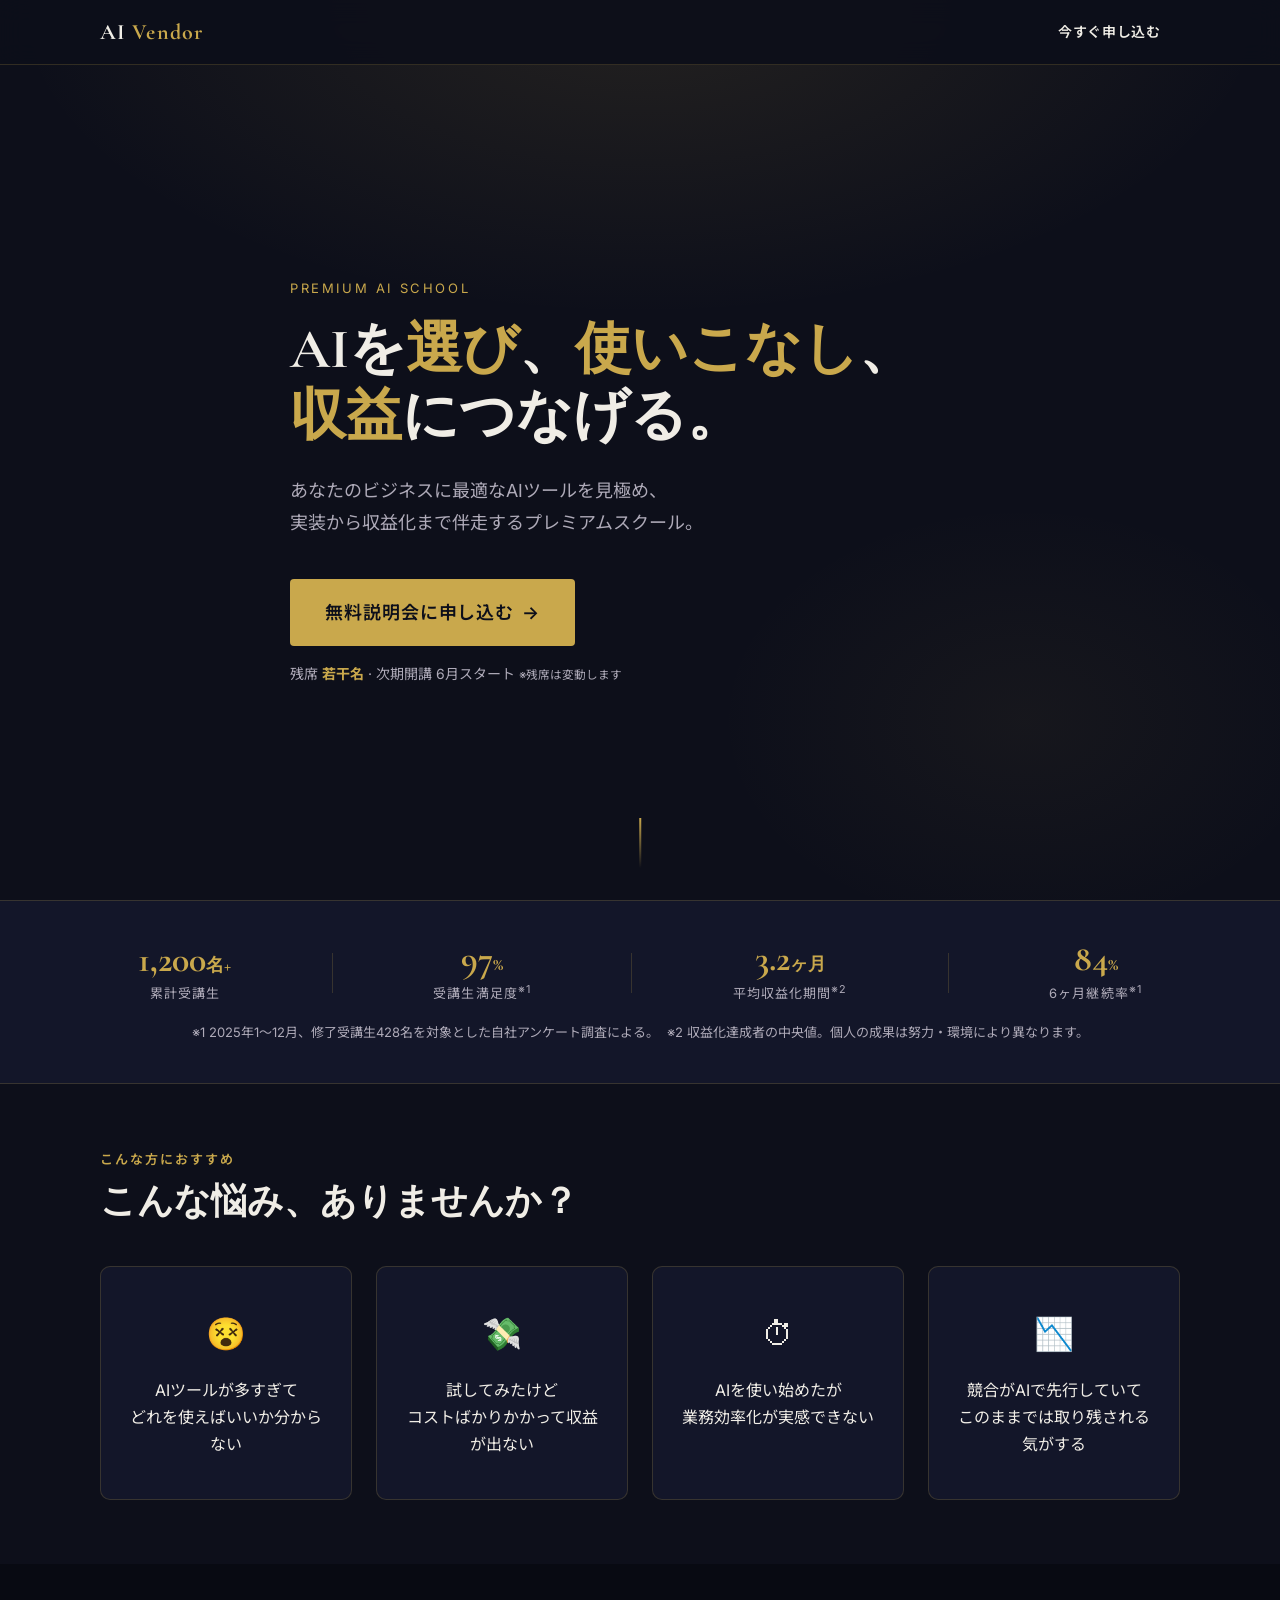
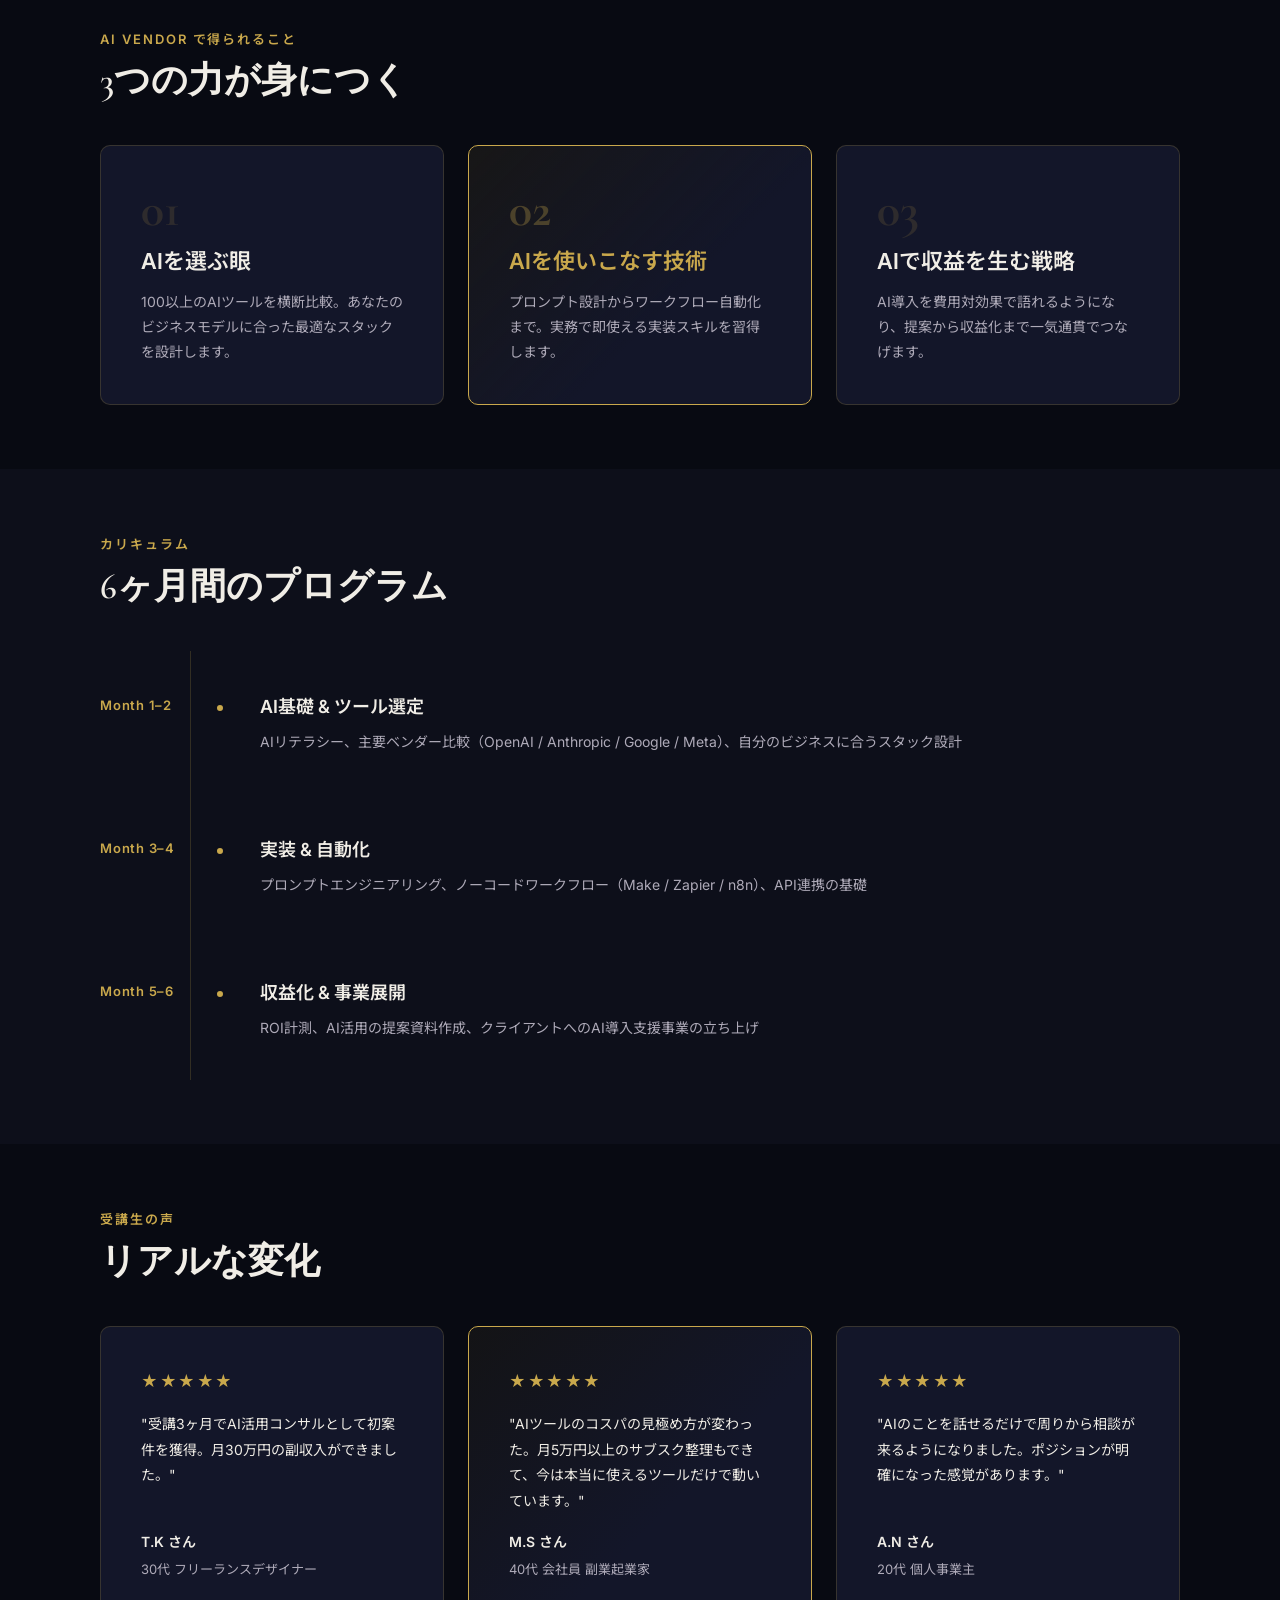
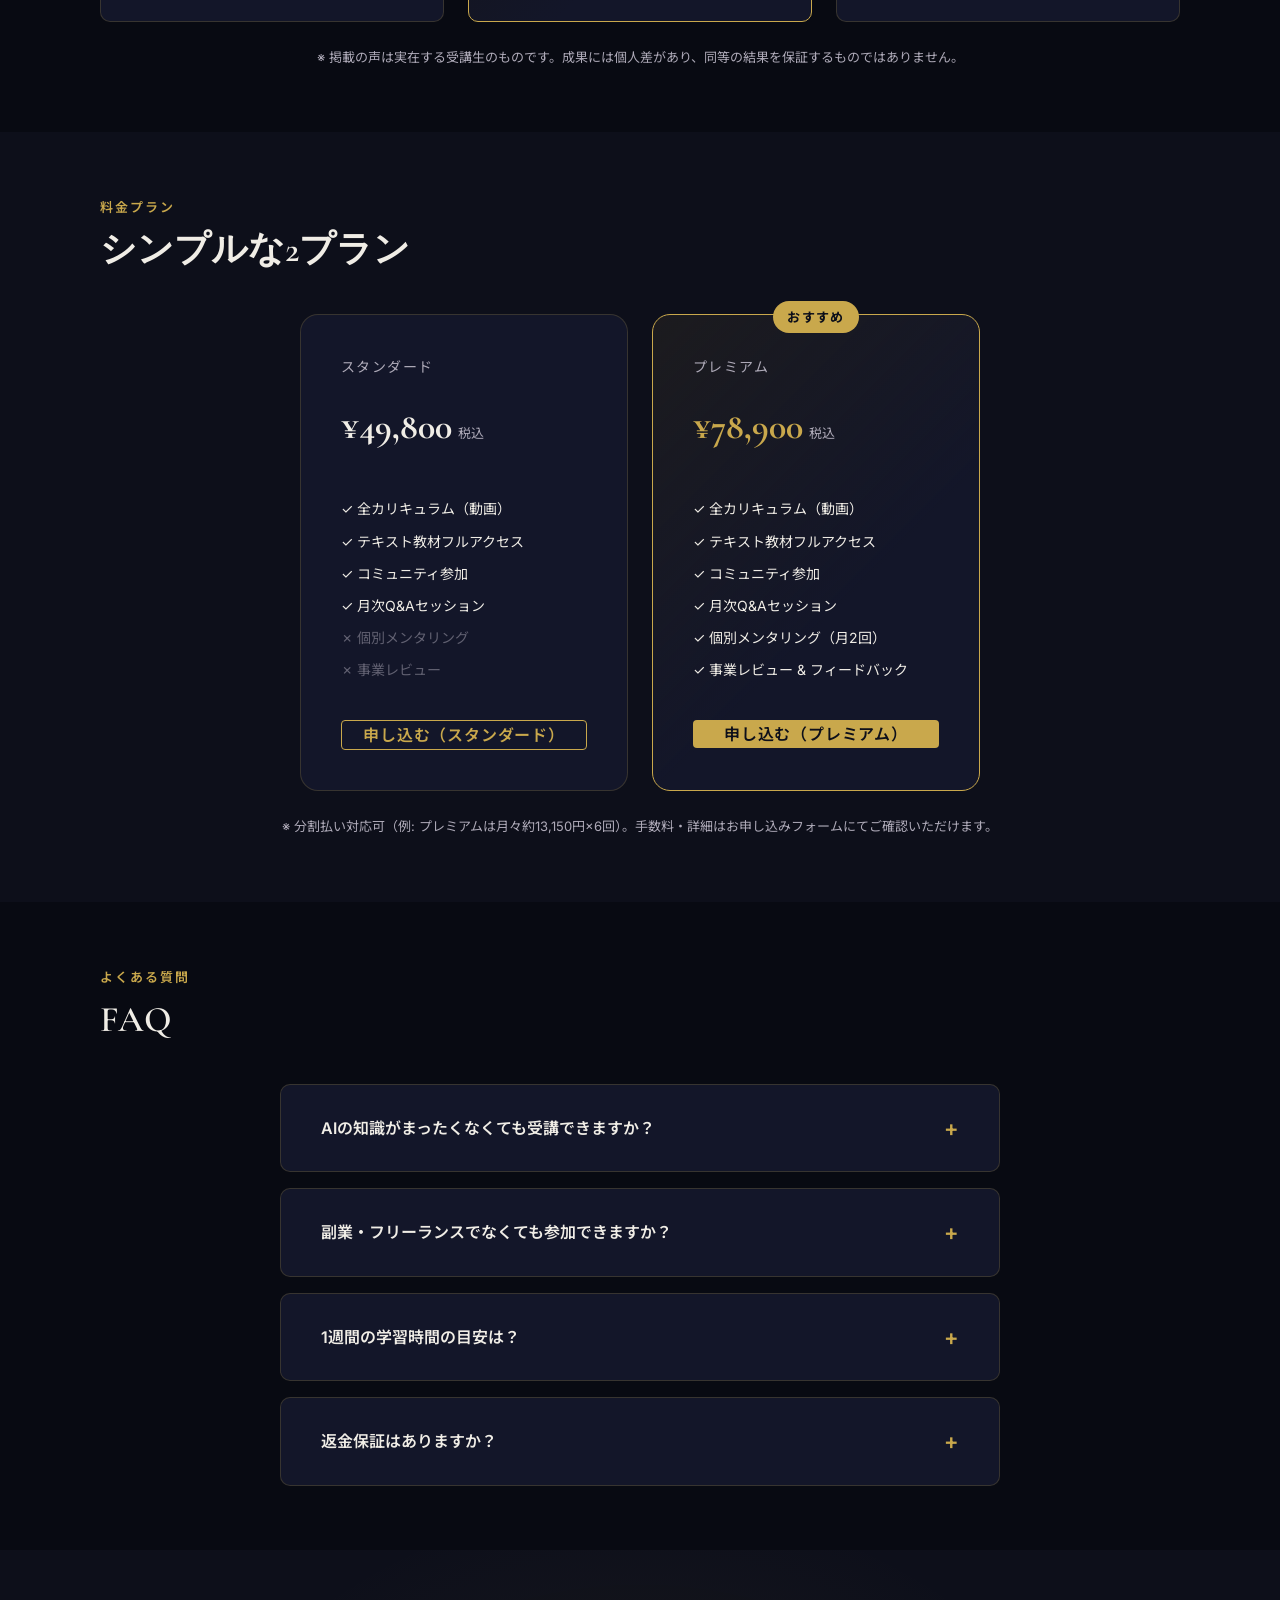
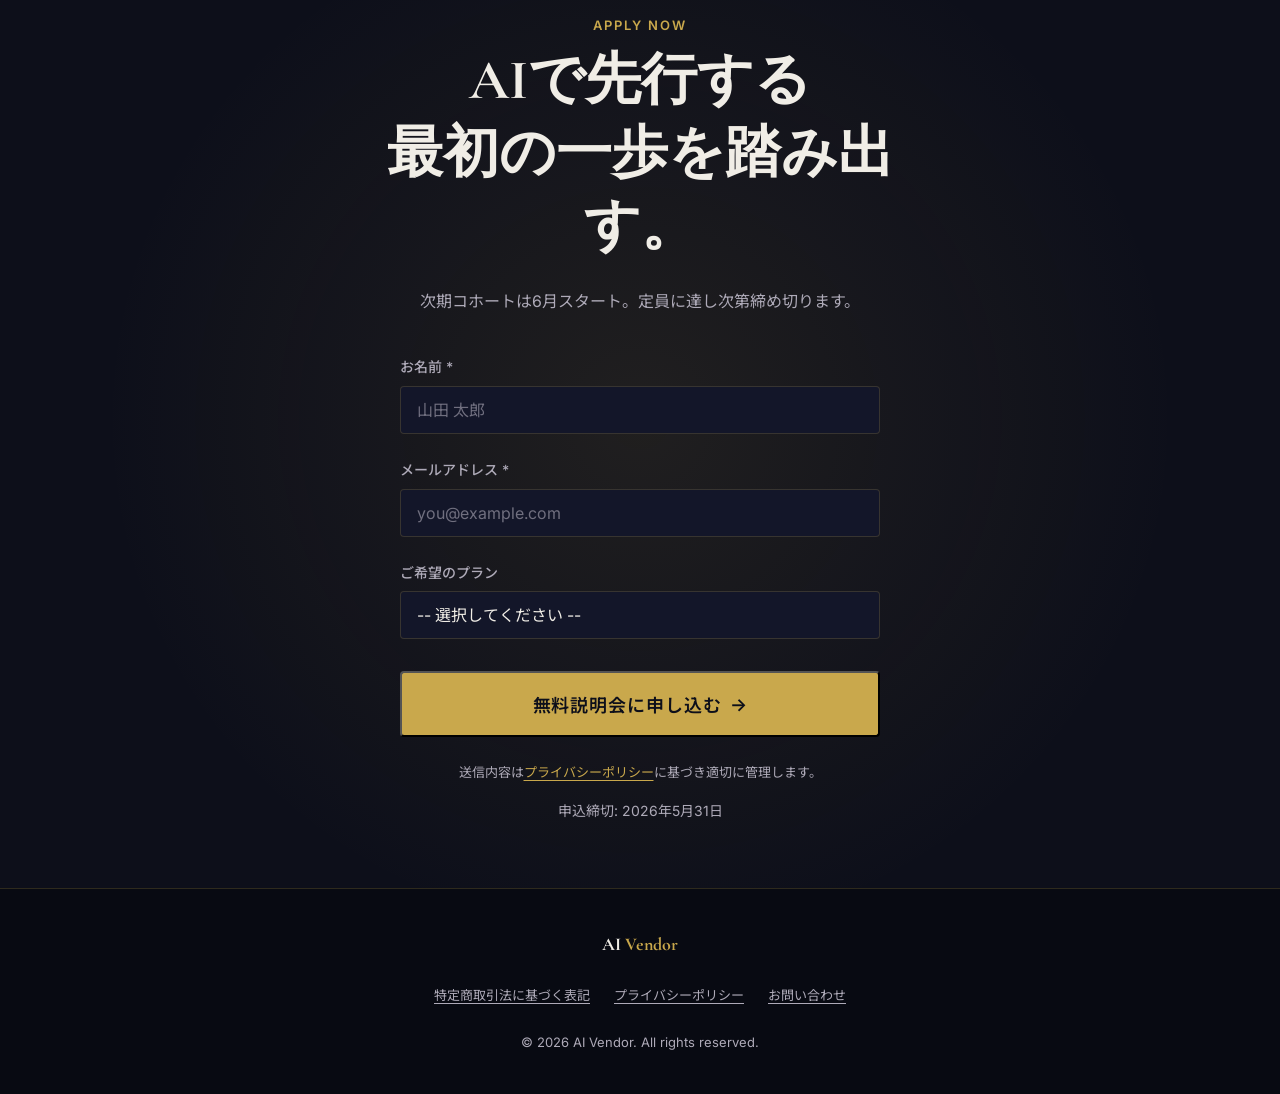
==== index.html @ 55060b83 "Initial commit: AI Vendor LP" ====
<!DOCTYPE html>
<html lang="ja">
<head>
  <meta charset="UTF-8">
  <meta name="viewport" content="width=device-width, initial-scale=1.0">
  <title>AI Vendor — AIビジネス実装スクール</title>
  <meta name="description" content="AIツールを選び、使いこなし、収益につなげる。AI Vendorは個人・フリーランス向けのプレミアムAIスクールです。">
  <meta property="og:title" content="AI Vendor — AIビジネス実装スクール">
  <meta property="og:description" content="AIツールを選び、使いこなし、収益につなげる。">
  <meta property="og:type" content="website">
  <link rel="preconnect" href="https://fonts.googleapis.com">
  <link rel="preconnect" href="https://fonts.gstatic.com" crossorigin>
  <link href="https://fonts.googleapis.com/css2?family=Cormorant+Garamond:wght@400;600;700&family=Inter:wght@300;400;500;600&family=Noto+Sans+JP:wght@300;400;500;700&display=swap" rel="stylesheet">
  <link rel="stylesheet" href="styles.css">
</head>
<body>

  <a href="#main-content" class="skip-link">コンテンツへスキップ</a>

  <!-- ナビゲーション -->
  <nav class="nav">
    <div class="nav__inner">
      <a href="#" class="nav__logo">AI <span>Vendor</span></a>
      <a href="#pricing" class="nav__cta btn btn--sm">今すぐ申し込む</a>
    </div>
  </nav>

  <main id="main-content">

  <!-- ① ヒーロー -->
  <section class="hero">
    <div class="hero__bg"></div>
    <div class="container hero__content">
      <p class="hero__label">Premium AI School</p>
      <h1 class="hero__title">
        AIを<em>選び</em>、<em>使いこなし</em>、<br>
        <em>収益</em>につなげる。
      </h1>
      <p class="hero__sub">
        あなたのビジネスに最適なAIツールを見極め、<br>
        実装から収益化まで伴走するプレミアムスクール。
      </p>
      <a href="#pricing" class="btn btn--gold btn--lg">
        無料説明会に申し込む <span class="btn__arrow">→</span>
      </a>
      <p class="hero__note">残席 <strong>若干名</strong> · 次期開講 6月スタート <small>※残席は変動します</small></p>
    </div>
    <div class="hero__scroll" aria-hidden="true">
      <span></span>
    </div>
  </section>

  <!-- ② 実績バー -->
  <section class="stats">
    <div class="container stats__inner">
      <div class="stats__item">
        <span class="stats__num">1,200<small>名+</small></span>
        <span class="stats__label">累計受講生</span>
      </div>
      <div class="stats__divider"></div>
      <div class="stats__item">
        <span class="stats__num">97<small>%</small></span>
        <span class="stats__label">受講生満足度<sup>※1</sup></span>
      </div>
      <div class="stats__divider"></div>
      <div class="stats__item">
        <span class="stats__num">3.2<small>ヶ月</small></span>
        <span class="stats__label">平均収益化期間<sup>※2</sup></span>
      </div>
      <div class="stats__divider"></div>
      <div class="stats__item">
        <span class="stats__num">84<small>%</small></span>
        <span class="stats__label">6ヶ月継続率<sup>※1</sup></span>
      </div>
    </div>
    <p class="stats__footnote">※1 2025年1〜12月、修了受講生428名を対象とした自社アンケート調査による。&nbsp; ※2 収益化達成者の中央値。個人の成果は努力・環境により異なります。</p>
  </section>

  <!-- ③ こんな方に -->
  <section class="pain section">
    <div class="container">
      <p class="section__label">こんな方におすすめ</p>
      <h2 class="section__title">こんな悩み、ありませんか？</h2>
      <div class="pain__grid">
        <div class="pain__item">
          <span class="pain__icon" role="img" aria-label="ツールが多すぎて困惑している">😵</span>
          <p>AIツールが多すぎて<br>どれを使えばいいか分からない</p>
        </div>
        <div class="pain__item">
          <span class="pain__icon" role="img" aria-label="コストがかかりお金が飛んでいく">💸</span>
          <p>試してみたけど<br>コストばかりかかって収益が出ない</p>
        </div>
        <div class="pain__item">
          <span class="pain__icon" role="img" aria-label="時間が足りない">⏱</span>
          <p>AIを使い始めたが<br>業務効率化が実感できない</p>
        </div>
        <div class="pain__item">
          <span class="pain__icon" role="img" aria-label="業績が下がっている">📉</span>
          <p>競合がAIで先行していて<br>このままでは取り残される気がする</p>
        </div>
      </div>
    </div>
  </section>

  <!-- ④ ベネフィット -->
  <section class="benefit section section--dark">
    <div class="container">
      <p class="section__label">AI Vendor で得られること</p>
      <h2 class="section__title">3つの力が身につく</h2>
      <div class="benefit__grid">
        <div class="benefit__card">
          <div class="benefit__num">01</div>
          <h3 class="benefit__title">AIを選ぶ眼</h3>
          <p class="benefit__body">100以上のAIツールを横断比較。あなたのビジネスモデルに合った最適なスタックを設計します。</p>
        </div>
        <div class="benefit__card benefit__card--accent">
          <div class="benefit__num">02</div>
          <h3 class="benefit__title">AIを使いこなす技術</h3>
          <p class="benefit__body">プロンプト設計からワークフロー自動化まで。実務で即使える実装スキルを習得します。</p>
        </div>
        <div class="benefit__card">
          <div class="benefit__num">03</div>
          <h3 class="benefit__title">AIで収益を生む戦略</h3>
          <p class="benefit__body">AI導入を費用対効果で語れるようになり、提案から収益化まで一気通貫でつなげます。</p>
        </div>
      </div>
    </div>
  </section>

  <!-- ⑤ カリキュラム -->
  <section class="curriculum section">
    <div class="container">
      <p class="section__label">カリキュラム</p>
      <h2 class="section__title">6ヶ月間のプログラム</h2>
      <div class="curriculum__timeline">
        <div class="curriculum__item">
          <div class="curriculum__month">Month 1–2</div>
          <div class="curriculum__content">
            <h3>AI基礎 & ツール選定</h3>
            <p>AIリテラシー、主要ベンダー比較（OpenAI / Anthropic / Google / Meta）、自分のビジネスに合うスタック設計</p>
          </div>
        </div>
        <div class="curriculum__item">
          <div class="curriculum__month">Month 3–4</div>
          <div class="curriculum__content">
            <h3>実装 & 自動化</h3>
            <p>プロンプトエンジニアリング、ノーコードワークフロー（Make / Zapier / n8n）、API連携の基礎</p>
          </div>
        </div>
        <div class="curriculum__item">
          <div class="curriculum__month">Month 5–6</div>
          <div class="curriculum__content">
            <h3>収益化 & 事業展開</h3>
            <p>ROI計測、AI活用の提案資料作成、クライアントへのAI導入支援事業の立ち上げ</p>
          </div>
        </div>
      </div>
    </div>
  </section>

  <!-- ⑥ 受講生の声 -->
  <section class="testimonials section section--dark">
    <div class="container">
      <p class="section__label">受講生の声</p>
      <h2 class="section__title">リアルな変化</h2>
      <div class="testimonials__grid">
        <div class="testimonials__card">
          <div class="testimonials__stars" aria-label="5点満点中5点">★★★★★</div>
          <p class="testimonials__text">"受講3ヶ月でAI活用コンサルとして初案件を獲得。月30万円の副収入ができました。"</p>
          <div class="testimonials__author">
            <span class="testimonials__name">T.K さん</span>
            <span class="testimonials__role">30代 フリーランスデザイナー</span>
          </div>
        </div>
        <div class="testimonials__card testimonials__card--featured">
          <div class="testimonials__stars" aria-label="5点満点中5点">★★★★★</div>
          <p class="testimonials__text">"AIツールのコスパの見極め方が変わった。月5万円以上のサブスク整理もできて、今は本当に使えるツールだけで動いています。"</p>
          <div class="testimonials__author">
            <span class="testimonials__name">M.S さん</span>
            <span class="testimonials__role">40代 会社員 副業起業家</span>
          </div>
        </div>
        <div class="testimonials__card">
          <div class="testimonials__stars" aria-label="5点満点中5点">★★★★★</div>
          <p class="testimonials__text">"AIのことを話せるだけで周りから相談が来るようになりました。ポジションが明確になった感覚があります。"</p>
          <div class="testimonials__author">
            <span class="testimonials__name">A.N さん</span>
            <span class="testimonials__role">20代 個人事業主</span>
          </div>
        </div>
      </div>
      <p class="testimonials__disclaimer">※ 掲載の声は実在する受講生のものです。成果には個人差があり、同等の結果を保証するものではありません。</p>
    </div>
  </section>

  <!-- ⑦ 料金 -->
  <section class="pricing section" id="pricing">
    <div class="container">
      <p class="section__label">料金プラン</p>
      <h2 class="section__title">シンプルな2プラン</h2>
      <div class="pricing__grid">
        <div class="pricing__card">
          <div class="pricing__plan">スタンダード</div>
          <div class="pricing__price">
            <span class="pricing__amount">¥49,800</span>
            <span class="pricing__tax">税込</span>
          </div>
          <ul class="pricing__features">
            <li>✓ 全カリキュラム（動画）</li>
            <li>✓ テキスト教材フルアクセス</li>
            <li>✓ コミュニティ参加</li>
            <li>✓ 月次Q&Aセッション</li>
            <li class="pricing__features--disabled">✗ 個別メンタリング</li>
            <li class="pricing__features--disabled">✗ 事業レビュー</li>
          </ul>
          <a href="#contact?plan=standard" class="btn btn--outline btn--full">申し込む（スタンダード）</a>
        </div>
        <div class="pricing__card pricing__card--featured">
          <div class="pricing__badge">おすすめ</div>
          <div class="pricing__plan">プレミアム</div>
          <div class="pricing__price">
            <span class="pricing__amount">¥78,900</span>
            <span class="pricing__tax">税込</span>
          </div>
          <ul class="pricing__features">
            <li>✓ 全カリキュラム（動画）</li>
            <li>✓ テキスト教材フルアクセス</li>
            <li>✓ コミュニティ参加</li>
            <li>✓ 月次Q&Aセッション</li>
            <li>✓ 個別メンタリング（月2回）</li>
            <li>✓ 事業レビュー & フィードバック</li>
          </ul>
          <a href="#contact?plan=premium" class="btn btn--gold btn--full">申し込む（プレミアム）</a>
        </div>
      </div>
      <p class="pricing__note">※ 分割払い対応可（例: プレミアムは月々約13,150円×6回）。手数料・詳細はお申し込みフォームにてご確認いただけます。</p>
    </div>
  </section>

  <!-- ⑧ FAQ -->
  <section class="faq section section--dark">
    <div class="container">
      <p class="section__label">よくある質問</p>
      <h2 class="section__title">FAQ</h2>
      <div class="faq__list">
        <details class="faq__item">
          <summary class="faq__q">AIの知識がまったくなくても受講できますか？</summary>
          <p class="faq__a">はい、受講生の約60%がAI未経験からスタートしています。Month 1–2でAIの基礎から丁寧にお伝えしますので、安心してお申し込みください。</p>
        </details>
        <details class="faq__item">
          <summary class="faq__q">副業・フリーランスでなくても参加できますか？</summary>
          <p class="faq__a">もちろんです。社内でのAI推進担当、社内起業、将来の独立準備など、様々な目的で受講いただいています。</p>
        </details>
        <details class="faq__item">
          <summary class="faq__q">1週間の学習時間の目安は？</summary>
          <p class="faq__a">週3〜5時間を目安にしています。動画は分割視聴可能なため、隙間時間でも進められます。</p>
        </details>
        <details class="faq__item">
          <summary class="faq__q">返金保証はありますか？</summary>
          <p class="faq__a">初回ログイン日から14日以内であれば、理由を問わず返金いたします（決済手数料を除く全額）。お申し込みフォームよりご連絡ください。</p>
        </details>
      </div>
    </div>
  </section>

  <!-- ⑨ 最終CTA & フォーム -->
  <section class="final-cta section" id="contact">
    <div class="container final-cta__inner">
      <p class="section__label">Apply Now</p>
      <h2 class="final-cta__title">AIで先行する<br>最初の一歩を踏み出す。</h2>
      <p class="final-cta__sub">次期コホートは6月スタート。定員に達し次第締め切ります。</p>

      <form class="apply-form" action="#" method="post" aria-label="無料説明会申し込みフォーム">
        <div class="apply-form__row">
          <label for="name" class="apply-form__label">お名前 <span aria-hidden="true">*</span></label>
          <input type="text" id="name" name="name" class="apply-form__input" placeholder="山田 太郎" required autocomplete="name">
        </div>
        <div class="apply-form__row">
          <label for="email" class="apply-form__label">メールアドレス <span aria-hidden="true">*</span></label>
          <input type="email" id="email" name="email" class="apply-form__input" placeholder="you@example.com" required autocomplete="email">
        </div>
        <div class="apply-form__row">
          <label for="plan" class="apply-form__label">ご希望のプラン</label>
          <select id="plan" name="plan" class="apply-form__input apply-form__select">
            <option value="">-- 選択してください --</option>
            <option value="explain">まずは無料説明会に参加したい</option>
            <option value="standard">スタンダード（¥49,800）</option>
            <option value="premium">プレミアム（¥78,900）</option>
          </select>
        </div>
        <button type="submit" class="btn btn--gold btn--lg btn--full apply-form__submit">
          無料説明会に申し込む <span class="btn__arrow" aria-hidden="true">→</span>
        </button>
        <p class="apply-form__privacy">送信内容は<a href="#">プライバシーポリシー</a>に基づき適切に管理します。</p>
      </form>

      <p class="final-cta__deadline">申込締切: 2026年5月31日</p>
    </div>
  </section>

  </main><!-- /main -->

  <!-- フッター -->
  <footer class="footer">
    <div class="container footer__inner">
      <a href="#" class="footer__logo">AI <span>Vendor</span></a>
      <nav class="footer__links">
        <a href="#">特定商取引法に基づく表記</a>
        <a href="#">プライバシーポリシー</a>
        <a href="#">お問い合わせ</a>
      </nav>
      <p class="footer__copy">© 2026 AI Vendor. All rights reserved.</p>
    </div>
  </footer>

</body>
</html>
---- styles.css ----
/* =====================================================
   AI Vendor LP — styles.css
   カラー: Deep Navy + Gold / モバイルファースト
   ===================================================== */

/* --- CSS変数 --- */
:root {
  --c-bg:       #0D0F1A;
  --c-bg-dark:  #080A12;
  --c-surface:  #131629;
  --c-gold:     #C9A84C;
  --c-gold-lt:  #E2C47A;
  --c-text:     #F0EDE6;
  --c-text-sub: #AEAAB8;
  --c-border:   rgba(201,168,76,.2);
  --c-white:    #FFFFFF;

  --ff-serif-en: 'Cormorant Garamond', Georgia, serif;
  --ff-sans:     'Inter', 'Noto Sans JP', sans-serif;

  --fs-xs:  .8125rem;
  --fs-sm:  .875rem;
  --fs-md:  1rem;
  --fs-lg:  1.125rem;
  --fs-xl:  1.375rem;
  --fs-2xl: 1.75rem;
  --fs-3xl: 2.25rem;
  --fs-4xl: clamp(2.25rem, 5vw, 3.5rem);

  --sp-xs:  .5rem;
  --sp-sm:  1rem;
  --sp-md:  1.5rem;
  --sp-lg:  2.5rem;
  --sp-xl:  4rem;
  --sp-2xl: 7rem;

  --radius-sm: 4px;
  --radius-md: 10px;
  --radius-lg: 18px;

  --transition: .25s ease;
}

/* --- スキップリンク --- */
.skip-link {
  position: absolute;
  top: -100%;
  left: 1rem;
  background: var(--c-gold);
  color: var(--c-bg);
  padding: .6rem 1.2rem;
  font-weight: 600;
  border-radius: var(--radius-sm);
  z-index: 9999;
  transition: top var(--transition);
}
.skip-link:focus { top: 1rem; }

/* --- リセット --- */
*, *::before, *::after { box-sizing: border-box; margin: 0; padding: 0; }
html { scroll-behavior: smooth; }
body {
  background: var(--c-bg);
  color: var(--c-text);
  font-family: var(--ff-sans);
  font-size: var(--fs-md);
  line-height: 1.75;
  -webkit-font-smoothing: antialiased;
}
img { max-width: 100%; display: block; }
a { color: inherit; text-decoration: none; }
ul { list-style: none; }

/* --- コンテナ --- */
.container {
  width: min(92%, 1080px);
  margin-inline: auto;
}

/* --- ボタン --- */
.btn {
  display: inline-flex;
  align-items: center;
  gap: .5rem;
  font-family: var(--ff-sans);
  font-weight: 600;
  letter-spacing: .05em;
  border-radius: var(--radius-sm);
  cursor: pointer;
  transition: var(--transition);
  white-space: nowrap;
}
.btn--lg {
  padding: 1.1rem 2.2rem;
  font-size: var(--fs-lg);
}
.btn--sm {
  padding: .55rem 1.2rem;
  font-size: var(--fs-sm);
  min-height: 44px;
}
.btn--full { width: 100%; justify-content: center; }
.btn--gold {
  background: var(--c-gold);
  color: var(--c-bg);
}
.btn--gold:hover { background: var(--c-gold-lt); transform: translateY(-2px); }
.btn--outline {
  border: 1.5px solid var(--c-gold);
  color: var(--c-gold);
  background: transparent;
}
.btn--outline:hover { background: var(--c-gold); color: var(--c-bg); }
.btn__arrow { transition: transform var(--transition); }
.btn:hover .btn__arrow { transform: translateX(4px); }

/* --- セクション共通 --- */
.section { padding-block: var(--sp-xl); }
.section--dark { background: var(--c-bg-dark); }
.section__label {
  font-size: var(--fs-xs);
  font-weight: 600;
  letter-spacing: .15em;
  text-transform: uppercase;
  color: var(--c-gold);
  margin-bottom: var(--sp-xs);
}
.section__title {
  font-family: var(--ff-serif-en);
  font-size: var(--fs-3xl);
  font-weight: 600;
  line-height: 1.3;
  margin-bottom: var(--sp-lg);
}

/* =====================================================
   ナビゲーション
   ===================================================== */
.nav {
  position: fixed;
  top: 0; left: 0; right: 0;
  z-index: 100;
  background: rgba(13,15,26,.92);
  backdrop-filter: blur(12px);
  border-bottom: 1px solid var(--c-border);
}
.nav__inner {
  display: flex;
  align-items: center;
  justify-content: space-between;
  height: 64px;
  width: min(92%, 1080px);
  margin-inline: auto;
}
.nav__logo {
  font-family: var(--ff-serif-en);
  font-size: var(--fs-xl);
  font-weight: 700;
  letter-spacing: .05em;
}
.nav__logo span { color: var(--c-gold); }

/* =====================================================
   ヒーロー
   ===================================================== */
.hero {
  position: relative;
  min-height: 100svh;
  display: flex;
  flex-direction: column;
  justify-content: center;
  padding-top: 64px;
  overflow: hidden;
}
.hero__bg {
  position: absolute;
  inset: 0;
  background:
    radial-gradient(ellipse 70% 50% at 50% 0%, rgba(201,168,76,.12) 0%, transparent 70%),
    radial-gradient(ellipse 40% 40% at 80% 80%, rgba(201,168,76,.05) 0%, transparent 60%);
  pointer-events: none;
}
.hero__content {
  position: relative;
  padding-block: var(--sp-xl);
  max-width: 700px;
}
.hero__label {
  font-size: var(--fs-xs);
  letter-spacing: .2em;
  text-transform: uppercase;
  color: var(--c-gold);
  margin-bottom: var(--sp-sm);
}
.hero__title {
  font-family: var(--ff-serif-en);
  font-size: var(--fs-4xl);
  font-weight: 700;
  line-height: 1.2;
  margin-bottom: var(--sp-md);
}
.hero__title em {
  font-style: normal;
  color: var(--c-gold);
}
.hero__sub {
  font-size: var(--fs-lg);
  color: var(--c-text-sub);
  line-height: 1.8;
  margin-bottom: var(--sp-lg);
}
.hero__note {
  margin-top: var(--sp-sm);
  font-size: var(--fs-sm);
  color: var(--c-text-sub);
}
.hero__note strong { color: var(--c-gold); }
.hero__scroll {
  position: absolute;
  bottom: 2rem;
  left: 50%;
  transform: translateX(-50%);
}
.hero__scroll span {
  display: block;
  width: 1.5px;
  height: 50px;
  background: linear-gradient(to bottom, var(--c-gold), transparent);
  animation: scrollLine 2s ease infinite;
}
@keyframes scrollLine {
  0%   { opacity: 1; transform: scaleY(0); transform-origin: top; }
  50%  { opacity: 1; transform: scaleY(1); transform-origin: top; }
  100% { opacity: 0; transform: scaleY(1); transform-origin: bottom; }
}

/* =====================================================
   実績バー
   ===================================================== */
.stats {
  background: var(--c-surface);
  border-block: 1px solid var(--c-border);
  padding-block: var(--sp-lg);
}
.stats__inner {
  display: flex;
  align-items: center;
  justify-content: space-around;
  gap: var(--sp-md);
  flex-wrap: wrap;
}
.stats__item {
  display: flex;
  flex-direction: column;
  align-items: center;
  gap: .25rem;
}
.stats__num {
  font-family: var(--ff-serif-en);
  font-size: var(--fs-3xl);
  font-weight: 700;
  color: var(--c-gold);
  line-height: 1;
}
.stats__num small { font-size: var(--fs-lg); }
.stats__label {
  font-size: var(--fs-xs);
  color: var(--c-text-sub);
  letter-spacing: .08em;
}
.stats__divider {
  width: 1px;
  height: 40px;
  background: var(--c-border);
}
@media (max-width: 640px) {
  .stats__divider { display: none; }
  .stats__inner { gap: var(--sp-lg); }
}

/* =====================================================
   こんな方に
   ===================================================== */
.pain__grid {
  display: grid;
  grid-template-columns: repeat(auto-fit, minmax(220px, 1fr));
  gap: var(--sp-md);
}
.pain__item {
  background: var(--c-surface);
  border: 1px solid var(--c-border);
  border-radius: var(--radius-md);
  padding: var(--sp-lg) var(--sp-md);
  text-align: center;
  line-height: 1.7;
  transition: border-color var(--transition);
}
.pain__item:hover { border-color: var(--c-gold); }
.pain__icon {
  font-size: 2rem;
  display: block;
  margin-bottom: var(--sp-sm);
}

/* =====================================================
   ベネフィット
   ===================================================== */
.benefit__grid {
  display: grid;
  grid-template-columns: repeat(auto-fit, minmax(260px, 1fr));
  gap: var(--sp-md);
}
.benefit__card {
  background: var(--c-surface);
  border: 1px solid var(--c-border);
  border-radius: var(--radius-md);
  padding: var(--sp-lg);
  position: relative;
  overflow: hidden;
  transition: transform var(--transition);
}
.benefit__card:hover { transform: translateY(-4px); }
.benefit__card--accent {
  border-color: var(--c-gold);
  background: linear-gradient(135deg, rgba(201,168,76,.08) 0%, var(--c-surface) 60%);
}
.benefit__num {
  font-family: var(--ff-serif-en);
  font-size: 3rem;
  font-weight: 700;
  color: rgba(201,168,76,.15);
  line-height: 1;
  margin-bottom: var(--sp-xs);
}
.benefit__card--accent .benefit__num { color: rgba(201,168,76,.3); }
.benefit__title {
  font-size: var(--fs-xl);
  font-weight: 600;
  margin-bottom: var(--sp-xs);
  color: var(--c-text);
}
.benefit__card--accent .benefit__title { color: var(--c-gold); }
.benefit__body {
  font-size: var(--fs-sm);
  color: var(--c-text-sub);
  line-height: 1.8;
}

/* =====================================================
   カリキュラム
   ===================================================== */
.curriculum__timeline {
  display: flex;
  flex-direction: column;
  gap: 0;
  position: relative;
  padding-left: 120px;
}
.curriculum__timeline::before {
  content: '';
  position: absolute;
  left: 90px;
  top: 0; bottom: 0;
  width: 1px;
  background: var(--c-border);
}
.curriculum__item {
  position: relative;
  padding-block: var(--sp-lg);
  padding-left: var(--sp-lg);
}
.curriculum__item::before {
  content: '';
  position: absolute;
  left: -5px;
  top: calc(var(--sp-lg) + .75rem);
  width: 10px; height: 10px;
  border-radius: 50%;
  background: var(--c-gold);
  border: 2px solid var(--c-bg);
}
.curriculum__month {
  position: absolute;
  left: -120px;
  top: calc(var(--sp-lg) + .2rem);
  font-size: var(--fs-xs);
  font-weight: 600;
  color: var(--c-gold);
  letter-spacing: .06em;
  white-space: nowrap;
}
.curriculum__content h3 {
  font-size: var(--fs-lg);
  font-weight: 600;
  margin-bottom: .4rem;
}
.curriculum__content p {
  font-size: var(--fs-sm);
  color: var(--c-text-sub);
  line-height: 1.8;
}
@media (max-width: 560px) {
  .curriculum__timeline {
    padding-left: 0;
  }
  .curriculum__timeline::before { display: none; }
  .curriculum__item { padding-left: 0; }
  .curriculum__item::before { display: none; }
  .curriculum__month {
    position: static;
    display: block;
    margin-bottom: .4rem;
  }
}

/* =====================================================
   受講生の声
   ===================================================== */
.testimonials__grid {
  display: grid;
  grid-template-columns: repeat(auto-fit, minmax(260px, 1fr));
  gap: var(--sp-md);
}
.testimonials__card {
  background: var(--c-surface);
  border: 1px solid var(--c-border);
  border-radius: var(--radius-md);
  padding: var(--sp-lg);
  display: flex;
  flex-direction: column;
  gap: var(--sp-sm);
  transition: transform var(--transition);
}
.testimonials__card:hover { transform: translateY(-3px); }
.testimonials__card--featured {
  border-color: var(--c-gold);
  background: linear-gradient(135deg, rgba(201,168,76,.06) 0%, var(--c-surface) 60%);
}
.testimonials__stars { color: var(--c-gold); letter-spacing: .1em; }
.testimonials__text {
  font-size: var(--fs-sm);
  line-height: 1.85;
  color: var(--c-text);
  flex: 1;
}
.testimonials__author {
  display: flex;
  flex-direction: column;
  gap: .2rem;
}
.testimonials__name {
  font-weight: 600;
  font-size: var(--fs-sm);
}
.testimonials__role {
  font-size: var(--fs-xs);
  color: var(--c-text-sub);
}

/* =====================================================
   料金
   ===================================================== */
.pricing__grid {
  display: grid;
  grid-template-columns: repeat(auto-fit, minmax(280px, 1fr));
  gap: var(--sp-md);
  max-width: 680px;
  margin-inline: auto;
}
.pricing__card {
  background: var(--c-surface);
  border: 1px solid var(--c-border);
  border-radius: var(--radius-lg);
  padding: var(--sp-lg);
  position: relative;
  transition: transform var(--transition);
}
.pricing__card:hover { transform: translateY(-4px); }
.pricing__card--featured {
  border-color: var(--c-gold);
  background: linear-gradient(135deg, rgba(201,168,76,.08) 0%, var(--c-surface) 60%);
}
.pricing__badge {
  position: absolute;
  top: -14px;
  left: 50%;
  transform: translateX(-50%);
  background: var(--c-gold);
  color: var(--c-bg);
  font-size: var(--fs-xs);
  font-weight: 700;
  letter-spacing: .1em;
  padding: .3rem .9rem;
  border-radius: 99px;
  white-space: nowrap;
}
.pricing__plan {
  font-size: var(--fs-sm);
  color: var(--c-text-sub);
  letter-spacing: .1em;
  text-transform: uppercase;
  margin-bottom: var(--sp-sm);
}
.pricing__price {
  display: flex;
  align-items: baseline;
  gap: .4rem;
  margin-bottom: var(--sp-lg);
}
.pricing__amount {
  font-family: var(--ff-serif-en);
  font-size: var(--fs-3xl);
  font-weight: 700;
  color: var(--c-text);
}
.pricing__card--featured .pricing__amount { color: var(--c-gold); }
.pricing__tax {
  font-size: var(--fs-xs);
  color: var(--c-text-sub);
}
.pricing__features {
  display: flex;
  flex-direction: column;
  gap: .7rem;
  margin-bottom: var(--sp-lg);
  font-size: var(--fs-sm);
}
.pricing__features li { line-height: 1.5; }
.pricing__features--disabled { color: var(--c-text-sub); opacity: .5; }
.pricing__note {
  text-align: center;
  margin-top: var(--sp-md);
  font-size: var(--fs-xs);
  color: var(--c-text-sub);
}

/* =====================================================
   FAQ
   ===================================================== */
.faq__list {
  display: flex;
  flex-direction: column;
  gap: var(--sp-sm);
  max-width: 720px;
  margin-inline: auto;
}
.faq__item {
  background: var(--c-surface);
  border: 1px solid var(--c-border);
  border-radius: var(--radius-md);
  overflow: hidden;
  transition: border-color var(--transition);
}
.faq__item[open] { border-color: var(--c-gold); }
.faq__q {
  list-style: none;
  padding: var(--sp-md) var(--sp-lg);
  font-weight: 600;
  cursor: pointer;
  display: flex;
  justify-content: space-between;
  align-items: center;
  gap: 1rem;
  font-size: var(--fs-md);
}
.faq__q::after {
  content: '+';
  font-size: var(--fs-xl);
  color: var(--c-gold);
  flex-shrink: 0;
  transition: transform var(--transition);
}
.faq__item[open] .faq__q::after {
  transform: rotate(45deg);
}
.faq__a {
  padding: 0 var(--sp-lg) var(--sp-md);
  font-size: var(--fs-sm);
  color: var(--c-text-sub);
  line-height: 1.85;
}

/* =====================================================
   最終CTA
   ===================================================== */
.final-cta {
  background:
    radial-gradient(ellipse 60% 80% at 50% 50%, rgba(201,168,76,.1) 0%, transparent 70%),
    var(--c-bg);
  text-align: center;
}
.final-cta__inner { max-width: 600px; margin-inline: auto; }
.final-cta__title {
  font-family: var(--ff-serif-en);
  font-size: var(--fs-4xl);
  font-weight: 700;
  line-height: 1.3;
  margin-bottom: var(--sp-md);
}
.final-cta__sub {
  color: var(--c-text-sub);
  margin-bottom: var(--sp-lg);
}
.final-cta__deadline {
  margin-top: var(--sp-sm);
  font-size: var(--fs-sm);
  color: var(--c-text-sub);
}
.final-cta__deadline strong { color: var(--c-gold); }

/* =====================================================
   フッター
   ===================================================== */
.footer {
  background: var(--c-bg-dark);
  border-top: 1px solid var(--c-border);
  padding-block: var(--sp-lg);
}
.footer__inner {
  display: flex;
  flex-direction: column;
  align-items: center;
  gap: var(--sp-md);
  text-align: center;
}
.footer__logo {
  font-family: var(--ff-serif-en);
  font-size: var(--fs-lg);
  font-weight: 700;
}
.footer__logo span { color: var(--c-gold); }
.footer__links {
  display: flex;
  gap: var(--sp-md);
  flex-wrap: wrap;
  justify-content: center;
}
.footer__links a {
  font-size: var(--fs-xs);
  color: var(--c-text-sub);
  text-decoration: underline;
  text-underline-offset: 3px;
}
.footer__links a:hover { color: var(--c-text); }
.footer__copy {
  font-size: var(--fs-xs);
  color: var(--c-text-sub);
}

/* =====================================================
   フットノート（stats・testimonials）
   ===================================================== */
.stats__footnote {
  width: min(92%, 1080px);
  margin: var(--sp-sm) auto 0;
  font-size: var(--fs-xs);
  color: var(--c-text-sub);
  text-align: center;
  line-height: 1.7;
}
.testimonials__disclaimer {
  margin-top: var(--sp-md);
  font-size: var(--fs-xs);
  color: var(--c-text-sub);
  text-align: center;
}

/* =====================================================
   申し込みフォーム
   ===================================================== */
.apply-form {
  width: min(100%, 480px);
  margin-inline: auto;
  display: flex;
  flex-direction: column;
  gap: var(--sp-md);
}
.apply-form__row {
  display: flex;
  flex-direction: column;
  gap: .4rem;
  text-align: left;
}
.apply-form__label {
  font-size: var(--fs-sm);
  font-weight: 500;
  color: var(--c-text-sub);
}
.apply-form__input {
  background: var(--c-surface);
  border: 1.5px solid var(--c-border);
  border-radius: var(--radius-sm);
  color: var(--c-text);
  font-family: var(--ff-sans);
  font-size: var(--fs-md);
  padding: .75rem 1rem;
  width: 100%;
  transition: border-color var(--transition);
  min-height: 48px;
}
.apply-form__input:focus {
  outline: none;
  border-color: var(--c-gold);
}
.apply-form__input::placeholder { color: var(--c-text-sub); opacity: .6; }
.apply-form__select { cursor: pointer; appearance: none; }
.apply-form__submit { margin-top: var(--sp-xs); }
.apply-form__privacy {
  font-size: var(--fs-xs);
  color: var(--c-text-sub);
  text-align: center;
}
.apply-form__privacy a {
  color: var(--c-gold);
  text-decoration: underline;
  text-underline-offset: 3px;
}

/* =====================================================
   レスポンシブ補正
   ===================================================== */
@media (max-width: 768px) {
  :root {
    --fs-3xl: 1.75rem;
  }
  .section { padding-block: 3rem; }
  .stats__divider { display: none; }
  .hero__sub br { display: none; }
}
@media (max-width: 480px) {
  .pricing__grid { grid-template-columns: 1fr; }
  .btn--lg { font-size: var(--fs-md); padding: 1rem 1.8rem; }
}
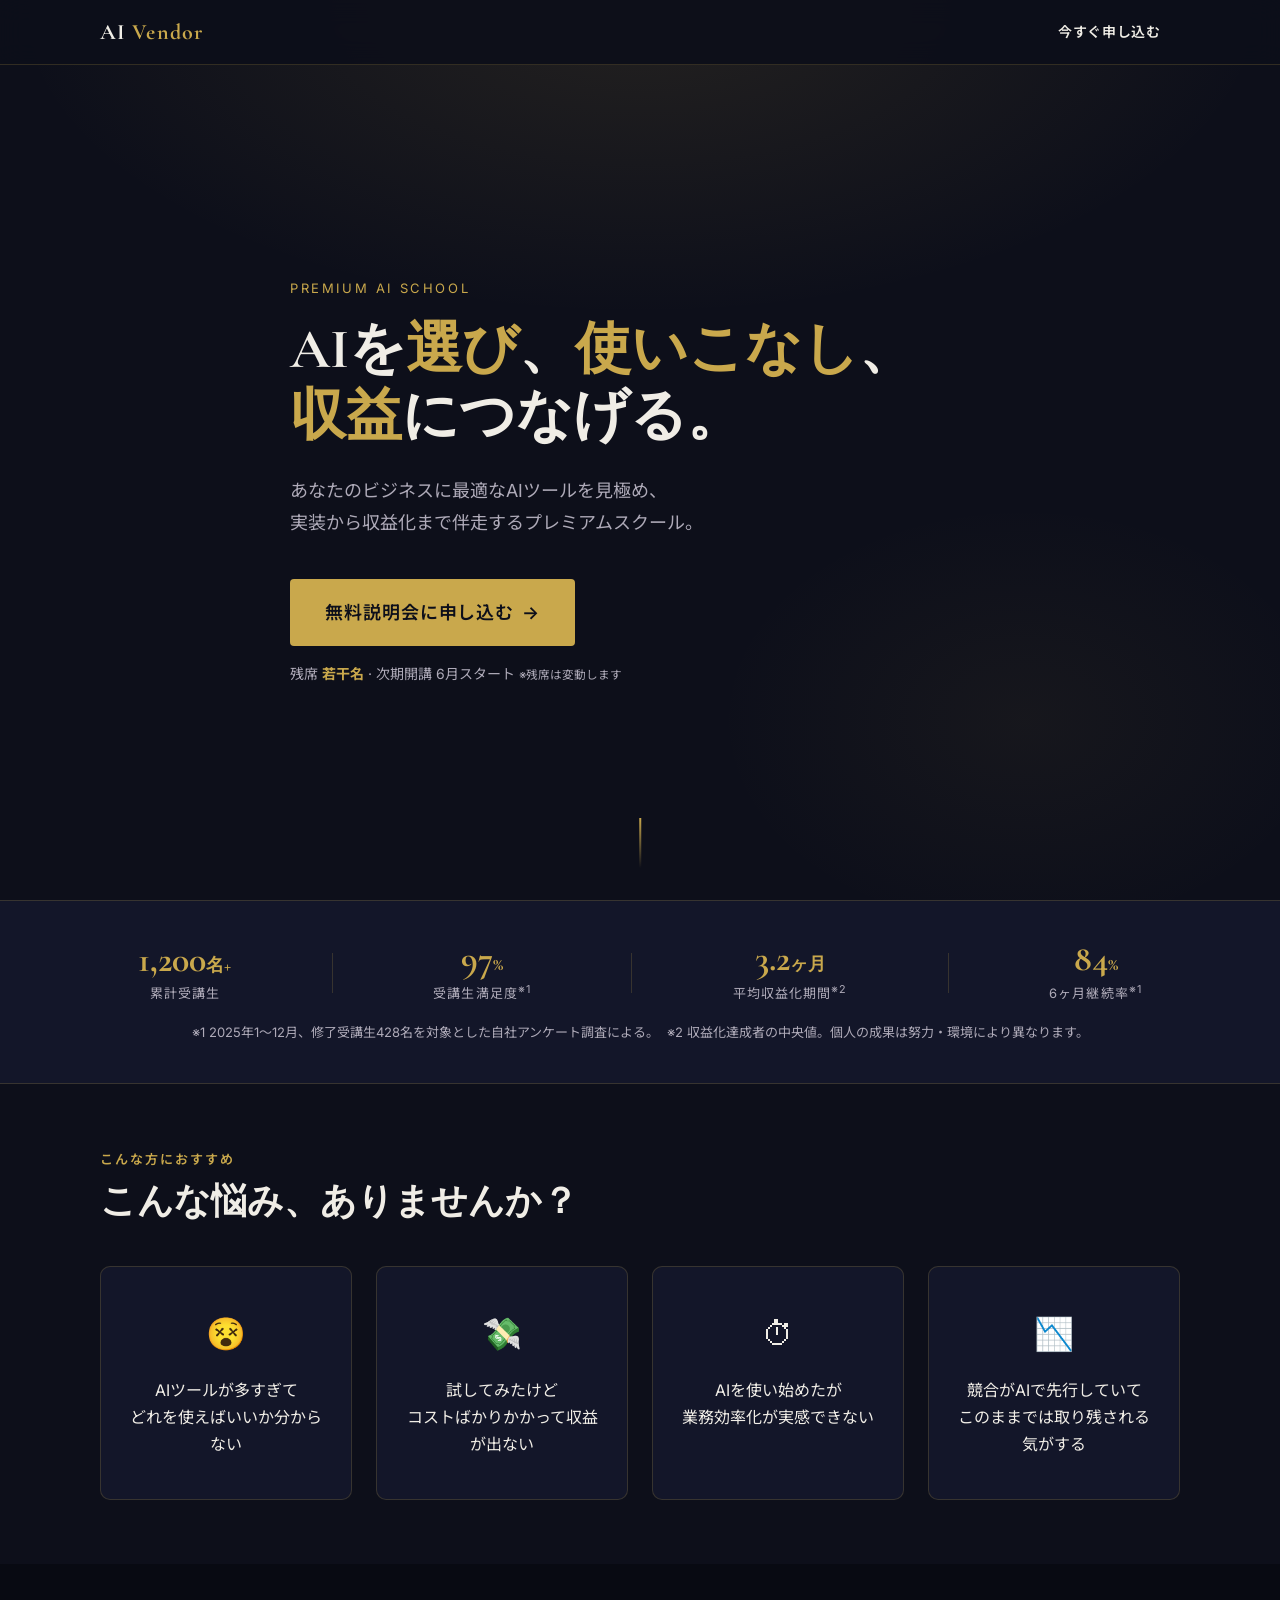
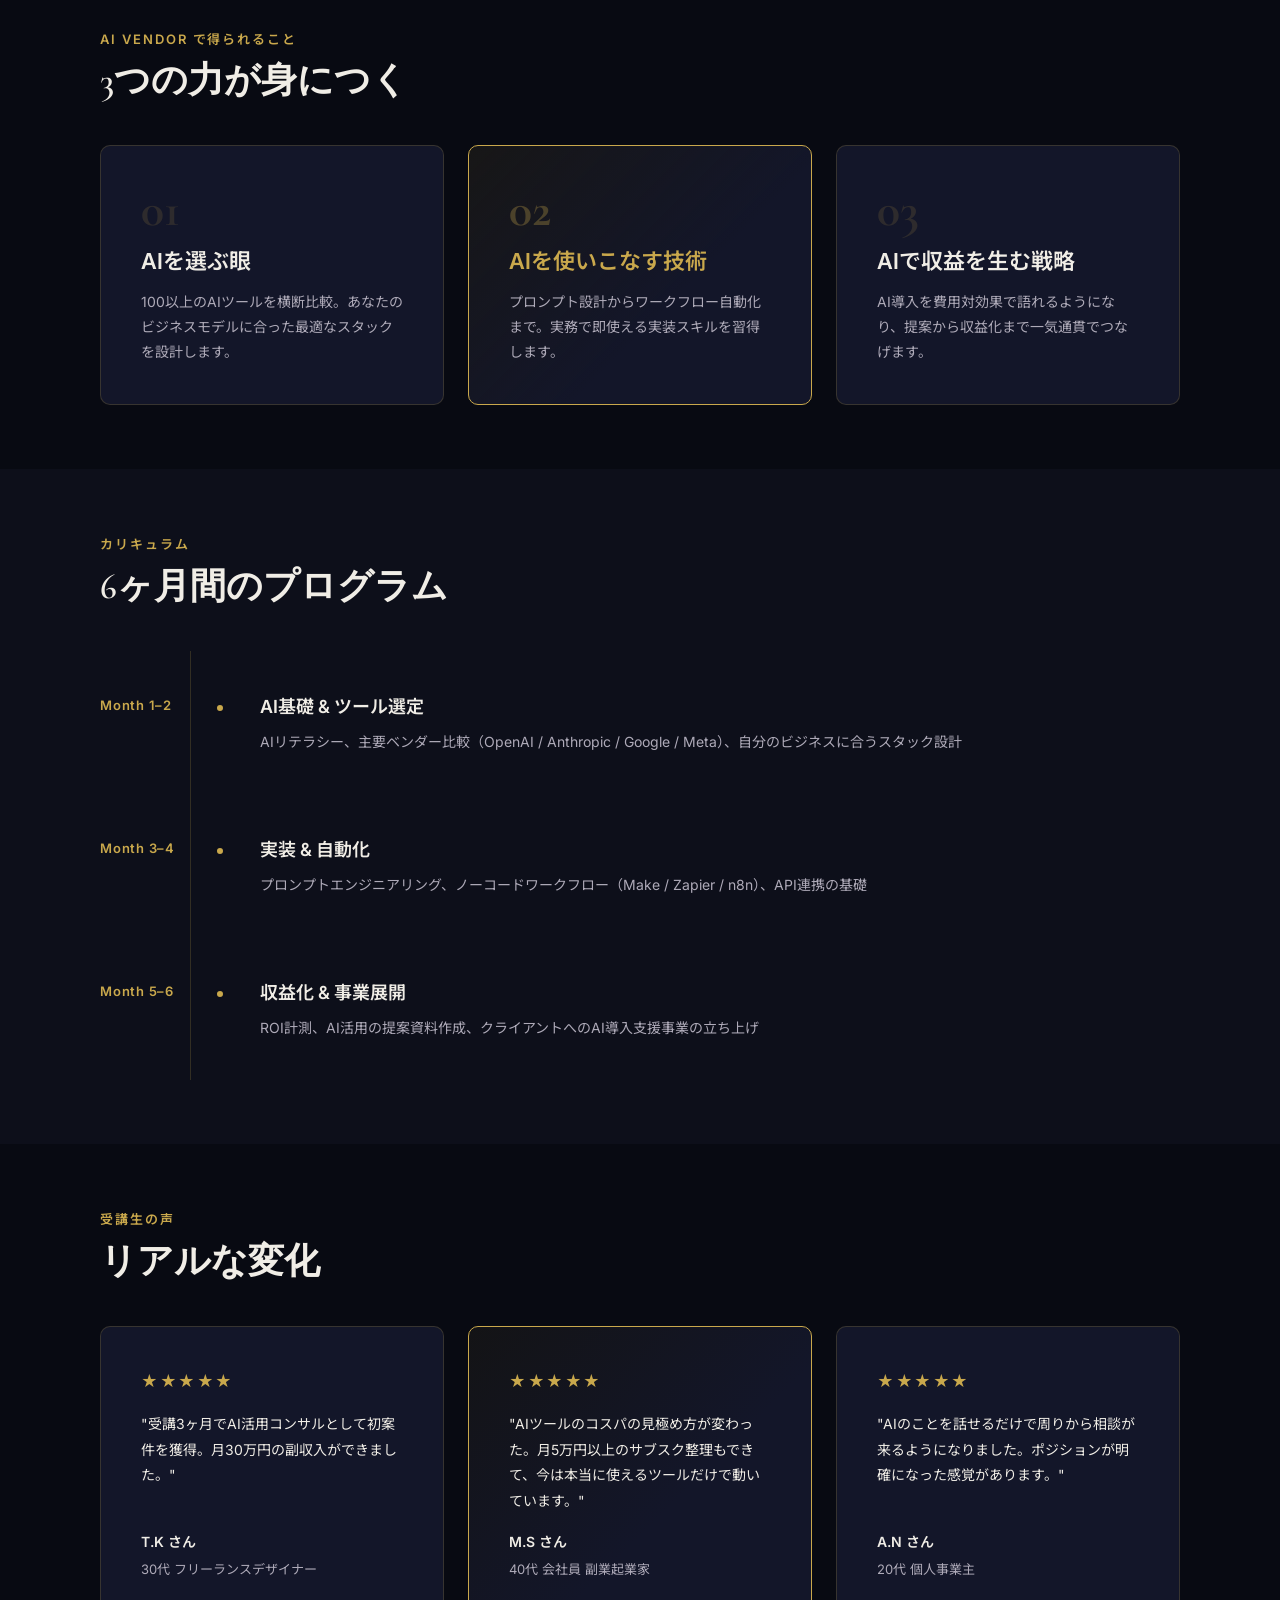
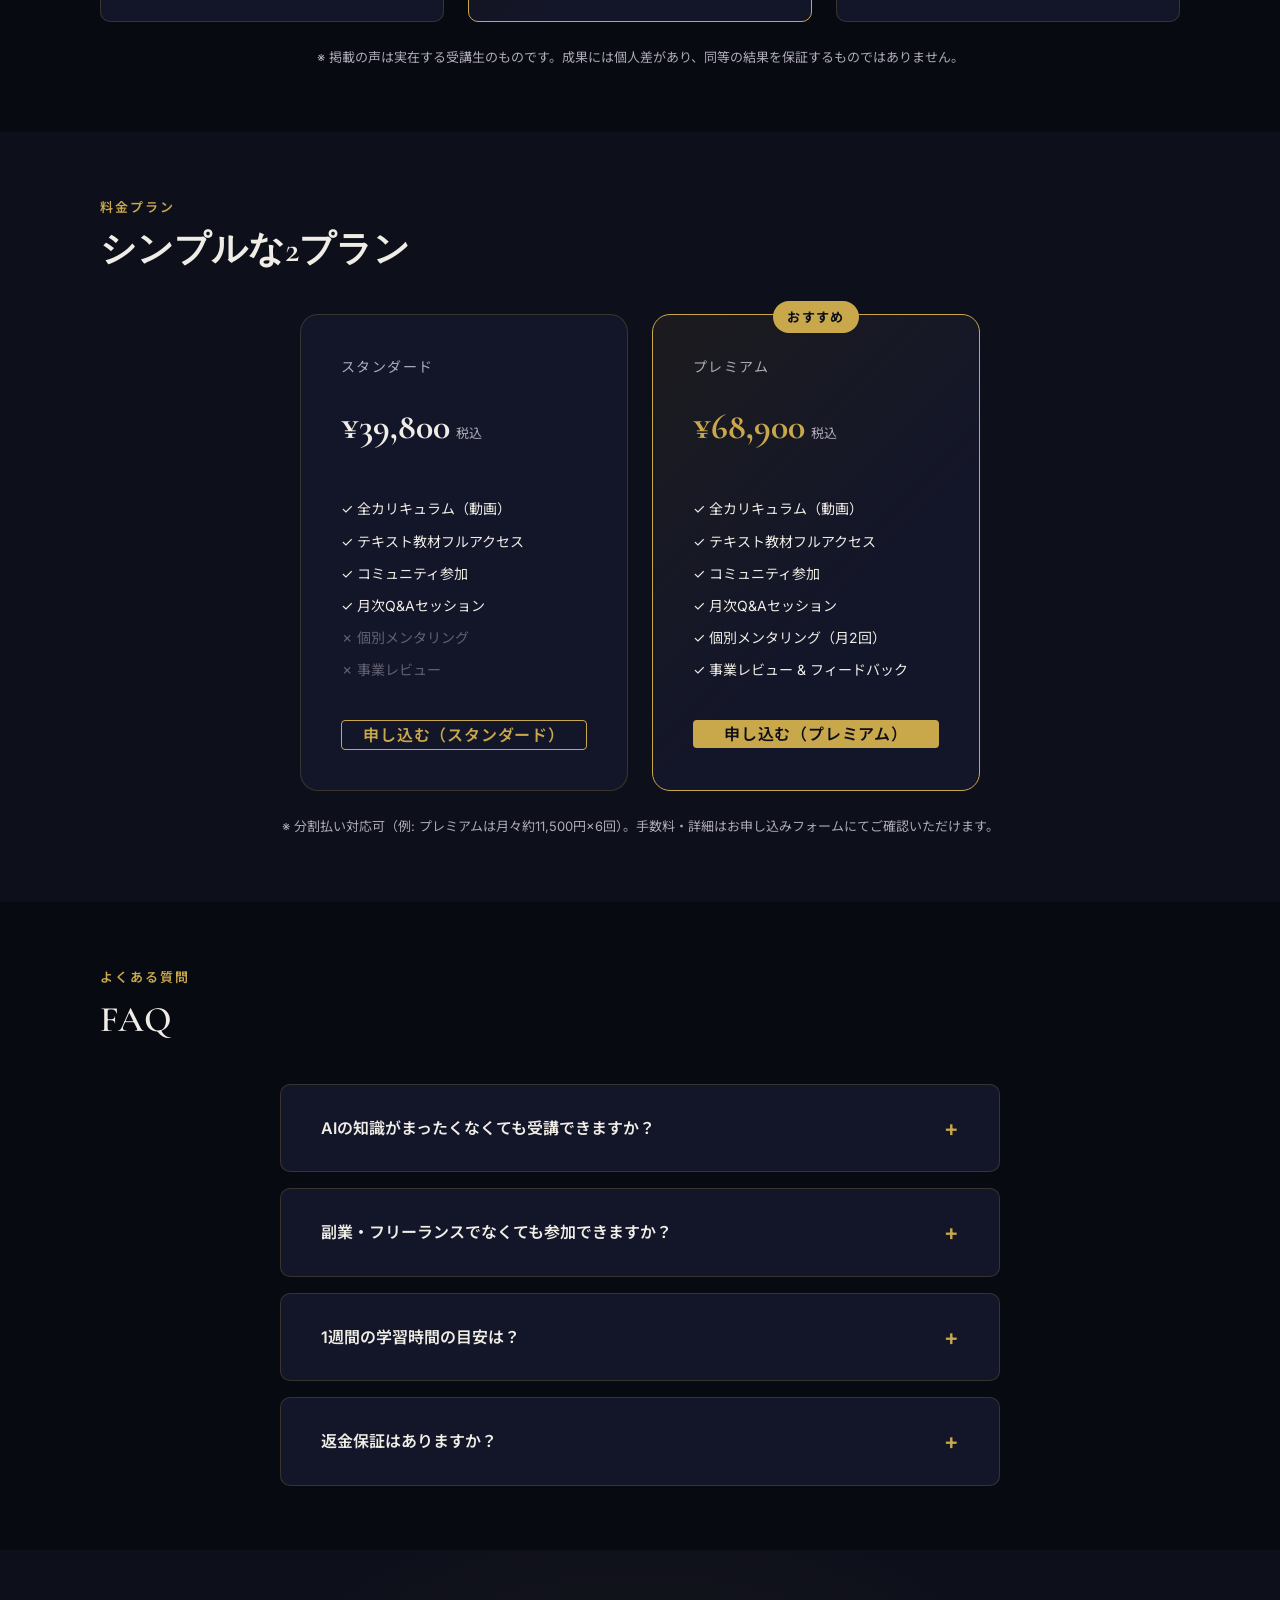
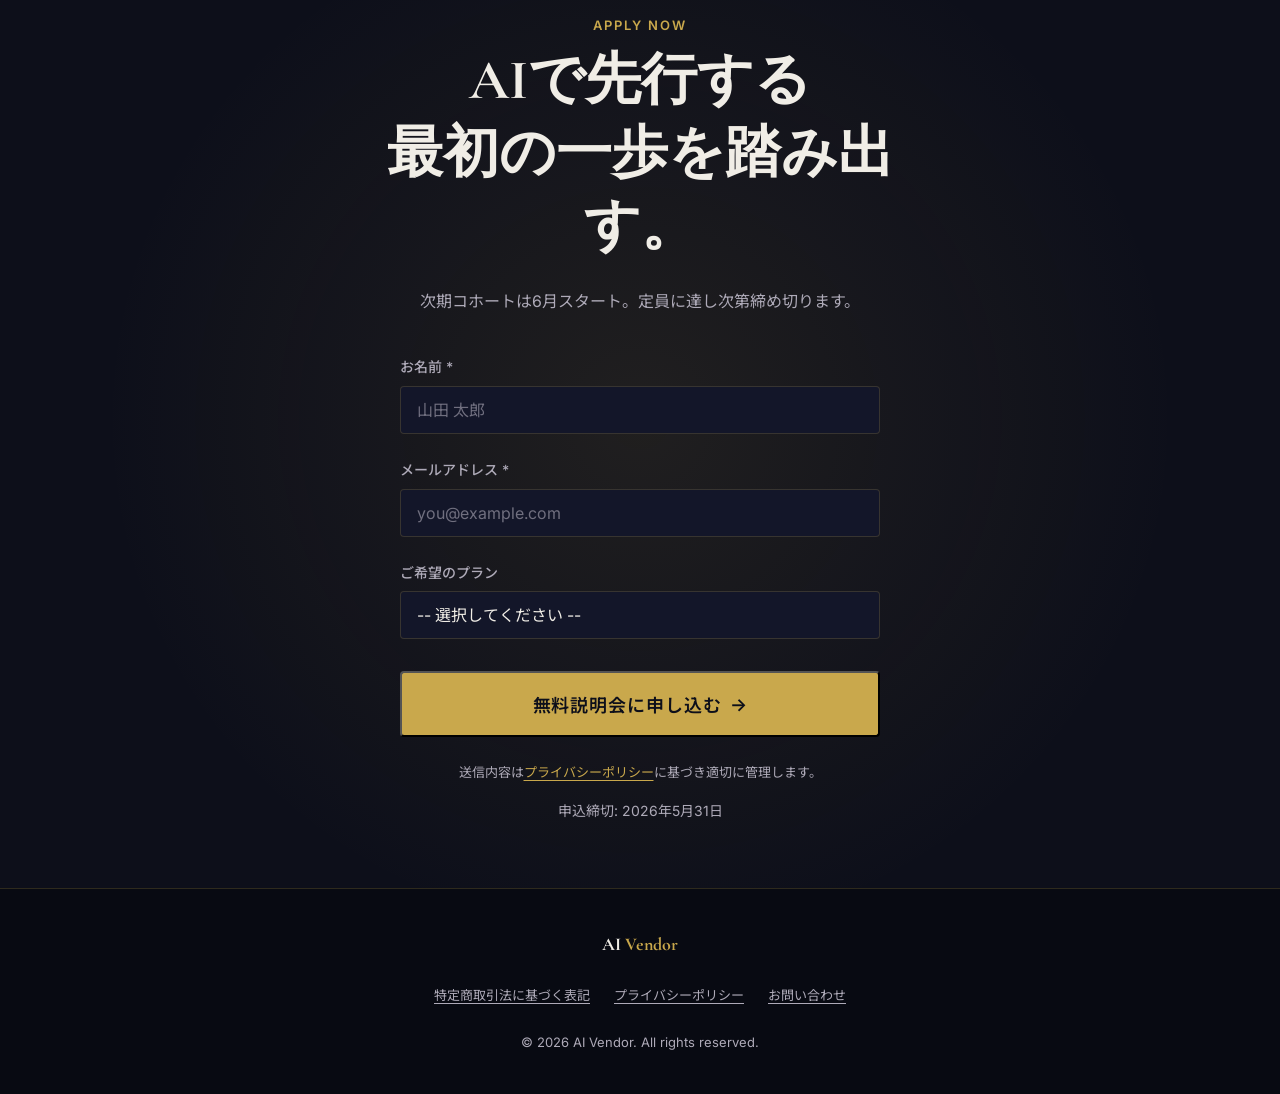
==== commit 98904a37: "価格修正Ver2" ====
--- a/index.html
+++ b/index.html
@@ -202,7 +202,7 @@
         <div class="pricing__card">
           <div class="pricing__plan">スタンダード</div>
           <div class="pricing__price">
-            <span class="pricing__amount">¥49,800</span>
+            <span class="pricing__amount">¥39,800</span>
             <span class="pricing__tax">税込</span>
           </div>
           <ul class="pricing__features">
@@ -219,7 +219,7 @@
           <div class="pricing__badge">おすすめ</div>
           <div class="pricing__plan">プレミアム</div>
           <div class="pricing__price">
-            <span class="pricing__amount">¥78,900</span>
+            <span class="pricing__amount">¥68,900</span>
             <span class="pricing__tax">税込</span>
           </div>
           <ul class="pricing__features">
@@ -233,7 +233,7 @@
           <a href="#contact?plan=premium" class="btn btn--gold btn--full">申し込む（プレミアム）</a>
         </div>
       </div>
-      <p class="pricing__note">※ 分割払い対応可（例: プレミアムは月々約13,150円×6回）。手数料・詳細はお申し込みフォームにてご確認いただけます。</p>
+      <p class="pricing__note">※ 分割払い対応可（例: プレミアムは月々約11,500円×6回）。手数料・詳細はお申し込みフォームにてご確認いただけます。</p>
     </div>
   </section>
 
@@ -284,8 +284,8 @@
           <select id="plan" name="plan" class="apply-form__input apply-form__select">
             <option value="">-- 選択してください --</option>
             <option value="explain">まずは無料説明会に参加したい</option>
-            <option value="standard">スタンダード（¥49,800）</option>
-            <option value="premium">プレミアム（¥78,900）</option>
+            <option value="standard">スタンダード（¥39,800）</option>
+            <option value="premium">プレミアム（¥68,900）</option>
           </select>
         </div>
         <button type="submit" class="btn btn--gold btn--lg btn--full apply-form__submit">
